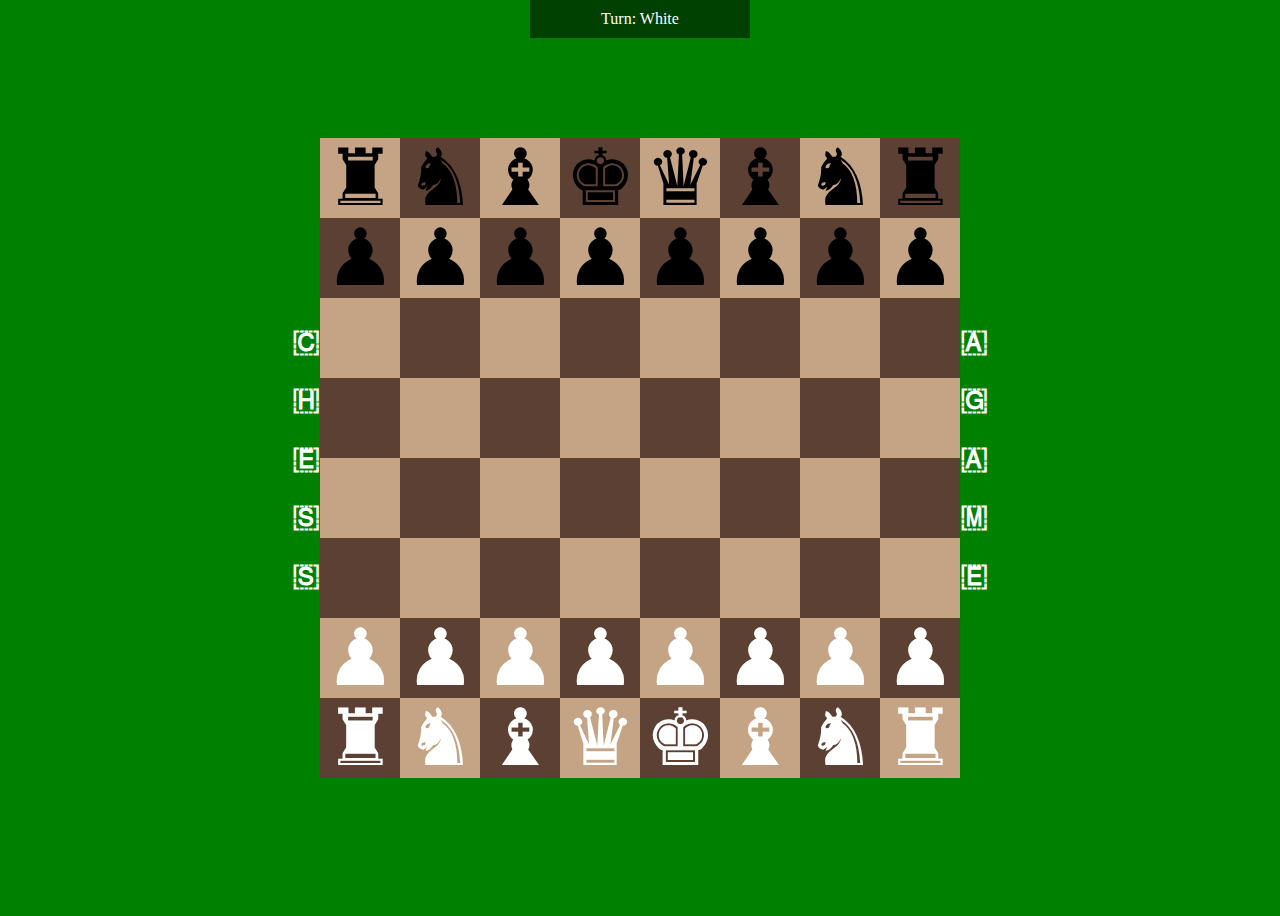
==== chess-v2/chess.html @ b1363dfd "added new folder chess-v2" ====
<!DOCTYPE html>
<html>
    <head>
        <link rel="stylesheet" href="chess.css">
        <title>CHESS: A GAME</title>
        <div id="turnDisplay" class="whosTurn">Turn: <span id="turnColor"></span></div>
    </head>
    
    <body>
        <header>
            <h1>​🇨​​​</h1>
            <h1>​​🇭​​​</h1>
            <h1>🇪</h1>
            <h1>​🇸</h1>
            <h1>​🇸</h1>
        </header>
        <div class="board">
            
            <div class="whitesq draggable" data-row=0 data-col=0><div class="black" alt="castle-piece" id = "castle" draggable="true">♜</div></div>
            <div class="blacksq draggable" data-row=0 data-col=1><div class="black" alt="knight-piece" id = "knight" draggable="true">♞</div></div>
            <div class="whitesq draggable" data-row=0 data-col=2><div class="black" alt="bishop-piece" id = "bishop" draggable="true">♝</div></div>
            <div class="blacksq draggable" data-row=0 data-col=3><div class="black" alt="king-piece" id = "king" draggable="true">♚</div></div>
            <div class="whitesq draggable" data-row=0 data-col=4><div class="black" alt="queen-piece" id = "queen" draggable="true">♛</div></div>
            <div class="blacksq draggable" data-row=0 data-col=5><div class="black" alt="bishop-piece" id = "bishop" draggable="true">♝</div></div>
            <div class="whitesq draggable" data-row=0 data-col=6><div class="black" alt="knight-piece" id = "knight" draggable="true">♞</div></div>
            <div class="blacksq draggable" data-row=0 data-col=7><div class="black" alt="castle-piece" id = "castle" draggable="true">♜</div></div>
            
            <div class="blacksq draggable" data-row=1 data-col=0><div class="black" alt="pawn-piece" id = "pawn" draggable="true">♟</div></div>
            <div class="whitesq draggable" data-row=1 data-col=1><div class="black" alt="pawn-piece" id = "pawn" draggable="true">♟</div></div>
            <div class="blacksq draggable" data-row=1 data-col=2><div class="black" alt="pawn-piece" id = "pawn" draggable="true">♟</div></div>
            <div class="whitesq draggable" data-row=1 data-col=3><div class="black" alt="pawn-piece" id = "pawn" draggable="true">♟</div></div>
            <div class="blacksq draggable" data-row=1 data-col=4><div class="black" alt="pawn-piece" id = "pawn" draggable="true">♟</div></div>
            <div class="whitesq draggable" data-row=1 data-col=5><div class="black" alt="pawn-piece" id = "pawn" draggable="true">♟</div></div>
            <div class="blacksq draggable" data-row=1 data-col=6><div class="black" alt="pawn-piece" id = "pawn" draggable="true">♟</div></div>
            <div class="whitesq draggable" data-row=1 data-col=7><div class="black" alt="pawn-piece" id = "pawn" draggable="true">♟</div></div>
            
            <div class="whitesq draggable" data-row=2 data-col=0><div class="square"   draggable="true"></div></div>
            <div class="blacksq draggable" data-row=2 data-col=1><div class="square"   draggable="true"></div></div>
            <div class="whitesq draggable" data-row=2 data-col=2><div class="square"   draggable="true"></div></div>
            <div class="blacksq draggable" data-row=2 data-col=3><div class="square"   draggable="true"></div></div>
            <div class="whitesq draggable" data-row=2 data-col=4><div class="square"   draggable="true"></div></div>
            <div class="blacksq draggable" data-row=2 data-col=5><div class="square"   draggable="true"></div></div>
            <div class="whitesq draggable" data-row=2 data-col=6><div class="square"   draggable="true"></div></div>
            <div class="blacksq draggable" data-row=2 data-col=7><div class="square"   draggable="true"></div></div>
            <div class="blacksq draggable" data-row=3 data-col=0><div class="square"   draggable="true"></div></div>
            <div class="whitesq draggable" data-row=3 data-col=1><div class="square"   draggable="true"></div></div>
            <div class="blacksq draggable" data-row=3 data-col=2><div class="square"   draggable="true"></div></div>
            <div class="whitesq draggable" data-row=3 data-col=3><div class="square"   draggable="true"></div></div>
            <div class="blacksq draggable" data-row=3 data-col=4><div class="square"   draggable="true"></div></div>
            <div class="whitesq draggable" data-row=3 data-col=5><div class="square"   draggable="true"></div></div>
            <div class="blacksq draggable" data-row=3 data-col=6><div class="square"   draggable="true"></div></div>
            <div class="whitesq draggable" data-row=3 data-col=7><div class="square"   draggable="true"></div></div>
            <div class="whitesq draggable" data-row=4 data-col=0><div class="square"   draggable="true"></div></div>
            <div class="blacksq draggable" data-row=4 data-col=1><div class="square"   draggable="true"></div></div>
            <div class="whitesq draggable" data-row=4 data-col=2><div class="square"   draggable="true"></div></div>
            <div class="blacksq draggable" data-row=4 data-col=3><div class="square"   draggable="true"></div></div>
            <div class="whitesq draggable" data-row=4 data-col=4><div class="square"   draggable="true"></div></div>
            <div class="blacksq draggable" data-row=4 data-col=5><div class="square"   draggable="true"></div></div>
            <div class="whitesq draggable" data-row=4 data-col=6><div class="square"   draggable="true"></div></div>
            <div class="blacksq draggable" data-row=4 data-col=7><div class="square"   draggable="true"></div></div>
            <div class="blacksq draggable" data-row=5 data-col=0><div class="square"   draggable="true"></div></div>
            <div class="whitesq draggable" data-row=5 data-col=1><div class="square"   draggable="true"></div></div>
            <div class="blacksq draggable" data-row=5 data-col=2><div class="square"   draggable="true"></div></div>
            <div class="whitesq draggable" data-row=5 data-col=3><div class="square"   draggable="true"></div></div>
            <div class="blacksq draggable" data-row=5 data-col=4><div class="square"   draggable="true"></div></div>
            <div class="whitesq draggable" data-row=5 data-col=5><div class="square"   draggable="true"></div></div>
            <div class="blacksq draggable" data-row=5 data-col=6><div class="square"   draggable="true"></div></div>
            <div class="whitesq draggable" data-row=5 data-col=7><div class="square"   draggable="true"></div></div>

            <div class="whitesq draggable" data-row=6 data-col=0><div class="white" alt="pawn-piece" id = "pawn" draggable="true">♟</div></div>
            <div class="blacksq draggable" data-row=6 data-col=1><div class="white" alt="pawn-piece" id = "pawn" draggable="true">♟</div></div>
            <div class="whitesq draggable" data-row=6 data-col=2><div class="white" alt="pawn-piece" id = "pawn" draggable="true">♟</div></div>
            <div class="blacksq draggable" data-row=6 data-col=3><div class="white" alt="pawn-piece" id = "pawn" draggable="true">♟</div></div>
            <div class="whitesq draggable" data-row=6 data-col=4><div class="white" alt="pawn-piece" id = "pawn" draggable="true">♟</div></div>
            <div class="blacksq draggable" data-row=6 data-col=5><div class="white" alt="pawn-piece" id = "pawn" draggable="true">♟</div></div>
            <div class="whitesq draggable" data-row=6 data-col=6><div class="white" alt="pawn-piece" id = "pawn" draggable="true">♟</div></div>
            <div class="blacksq draggable" data-row=6 data-col=7><div class="white" alt="pawn-piece" id = "pawn" draggable="true">♟</div></div>

            <div class="blacksq draggable" data-row=7 data-col=0><div class="white" alt="castle-piece" id = "castle" draggable="true">♜</div></div>
            <div class="whitesq draggable" data-row=7 data-col=1><div class="white" alt="knight-piece" id = "knight" draggable="true">♞</div></div>
            <div class="blacksq draggable" data-row=7 data-col=2><div class="white" alt="bishop-piece" id = "bishop" draggable="true">♝</div></div>
            <div class="whitesq draggable" data-row=7 data-col=3><div class="white" alt="queen-piece" id = "queen" draggable="true">♛</div></div>
            <div class="blacksq draggable" data-row=7 data-col=4><div class="white" alt="king-piece" id = "king" draggable="true">♚</div></div>
            <div class="whitesq draggable" data-row=7 data-col=5><div class="white" alt="bishop-piece" id = "bishop" draggable="true">♝</div></div>
            <div class="blacksq draggable" data-row=7 data-col=6><div class="white" alt="knight-piece" id = "knight" draggable="true">♞</div></div>
            <div class="whitesq draggable" data-row=7 data-col=7><div class="white" alt="castle-piece" id = "castle" draggable="true">♜</div></div>
            
        </div>
        <header>
            <h1>🇦</h1>
            <h1>​🇬​​</h1>
            <h1>🇦​​</h1>
            <h1>🇲​​</h1>
            <h1>🇪</h1>
        </header>
        

        <script src="chess.js"></script>
    </body>
</html>
---- chess-v2/chess.css ----
body {
    display: flex;
    background-color: green;
    justify-content: center;
    align-items: center;
    height: 100vh;
    text-align: center;
}

h1 {
    margin-top: 20px;
    color: white; 
}
.board {
    display: grid;
    grid-template-columns: repeat(8, 80px);
    grid-template-rows: repeat(8, 80px);
    color: white; 
    font-size: 79px;
}
.white {
    color: white;
    padding: 0;
}
.black {
    color: black;
    padding: 0;
}
.whitesq {
    background-color: 	rgb(196, 164, 132);
    display: flex;
    justify-content: center;
    align-items: center;
}
.blacksq {
    background-color: rgb(92, 64, 51);
    display: flex;
    justify-content: center;
    align-items: center;
}
.whosTurn {
    position: absolute;
    top: 0; /* Place it at the top of the containing block (the page) */
    left: 50%; /* Center it horizontally */
    transform: translateX(-50%); /* Center it horizontally */
    display: flex;
    justify-content: center;
    align-items: center;
    background-color: rgba(0, 0, 0, 0.5);
    width: 200px;
    padding: 10px;
    color: white;
  }


  #turnColor {
    font-weight: bold;
    margin-left: 5px; 
  }
.highlight {
    background-color: red;
    width: 80px; /* Set the width to the size of your square */
    height: 80px;
    border: 1px solid black;
}
@media screen and (max-width: 1300x) {
    .board {
        display: grid;
        grid-template-columns: repeat(8, 10px);
        grid-template-rows: repeat(8, 10px);
        color: white; 
        font-size: 9px;
    }
}
@media screen and (max-width: 570px) {
    .board {
        display: grid;
        grid-template-columns: repeat(8, 50px);
        grid-template-rows: repeat(8, 50px);
        
        font-size: 49px;
    }
}
@media screen and (max-width: 530px) {
    .board {
        display: grid;
        grid-template-columns: repeat(8, 40px);
        grid-template-rows: repeat(8, 40px);
        color: white; 
        font-size: 39px;
    }
}
@media screen and (max-height: 640px) {
    .board {
        display: grid;
        grid-template-columns: repeat(8, 70px);
        grid-template-rows: repeat(8, 70px);
        color: white; 
        font-size: 69px;
    }
}
@media screen and (max-height: 550px) {
    .board {
        display: grid;
        grid-template-columns: repeat(8, 60px);
        grid-template-rows: repeat(8, 60px);
        color: white; 
        font-size: 59px;
    }
}

@media screen and (max-height: 470px) {
    .board {
        display: grid;
        grid-template-columns: repeat(8, 50px);
        grid-template-rows: repeat(8, 50px);
        color: white; 
        font-size: 49px;
    }
}
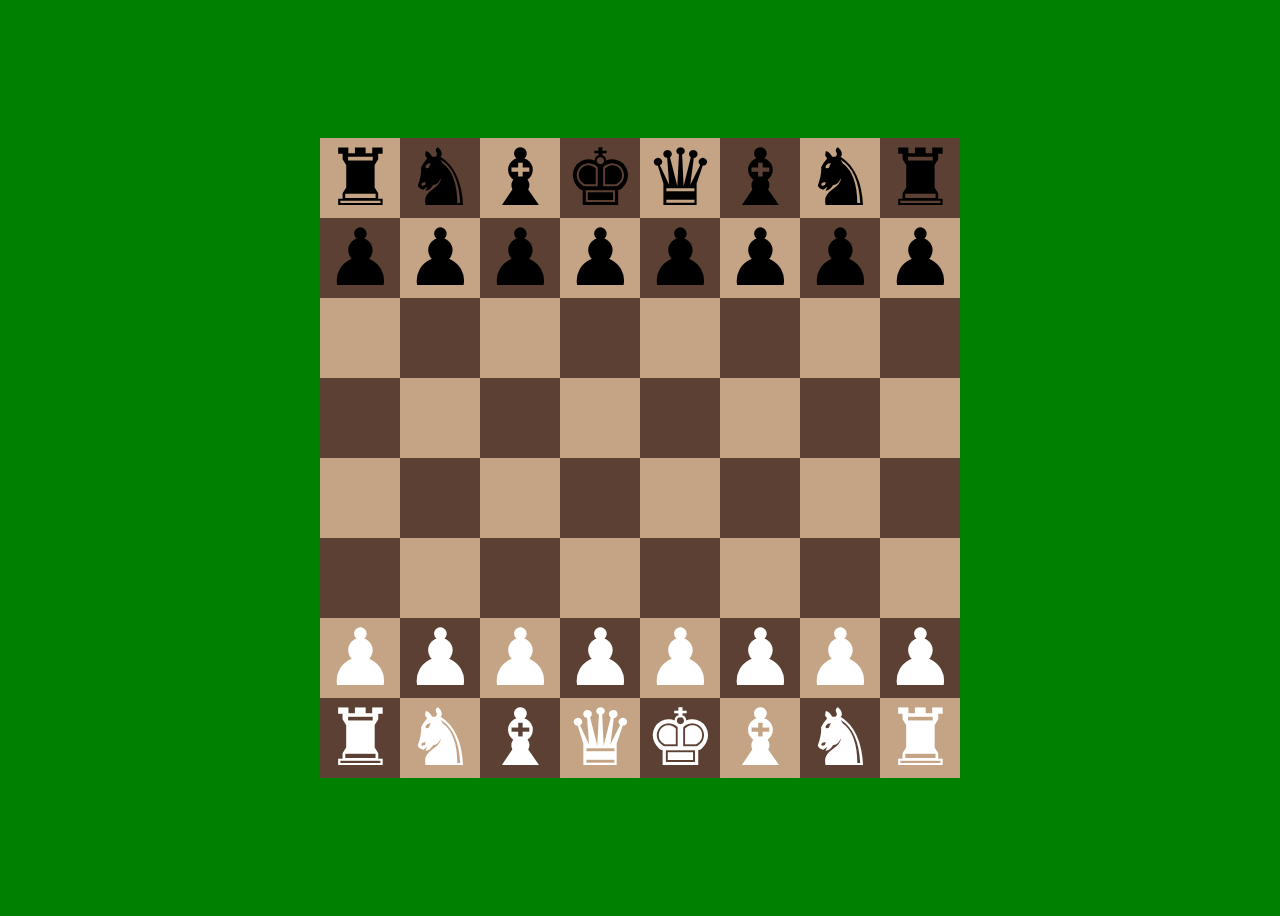
==== commit d5aa740b: "Update chess.html" ====
--- a/chess-v2/chess.html
+++ b/chess-v2/chess.html
@@ -3,17 +3,9 @@
     <head>
         <link rel="stylesheet" href="chess.css">
         <title>CHESS: A GAME</title>
-        <div id="turnDisplay" class="whosTurn">Turn: <span id="turnColor"></span></div>
     </head>
-    
     <body>
-        <header>
-            <h1>​🇨​​​</h1>
-            <h1>​​🇭​​​</h1>
-            <h1>🇪</h1>
-            <h1>​🇸</h1>
-            <h1>​🇸</h1>
-        </header>
+            <div id="timer"></div>
         <div class="board">
             
             <div class="whitesq draggable" data-row=0 data-col=0><div class="black" alt="castle-piece" id = "castle" draggable="true">♜</div></div>
@@ -86,15 +78,6 @@
             <div class="whitesq draggable" data-row=7 data-col=7><div class="white" alt="castle-piece" id = "castle" draggable="true">♜</div></div>
             
         </div>
-        <header>
-            <h1>🇦</h1>
-            <h1>​🇬​​</h1>
-            <h1>🇦​​</h1>
-            <h1>🇲​​</h1>
-            <h1>🇪</h1>
-        </header>
-        
-
         <script src="chess.js"></script>
     </body>
-</html>+</html>
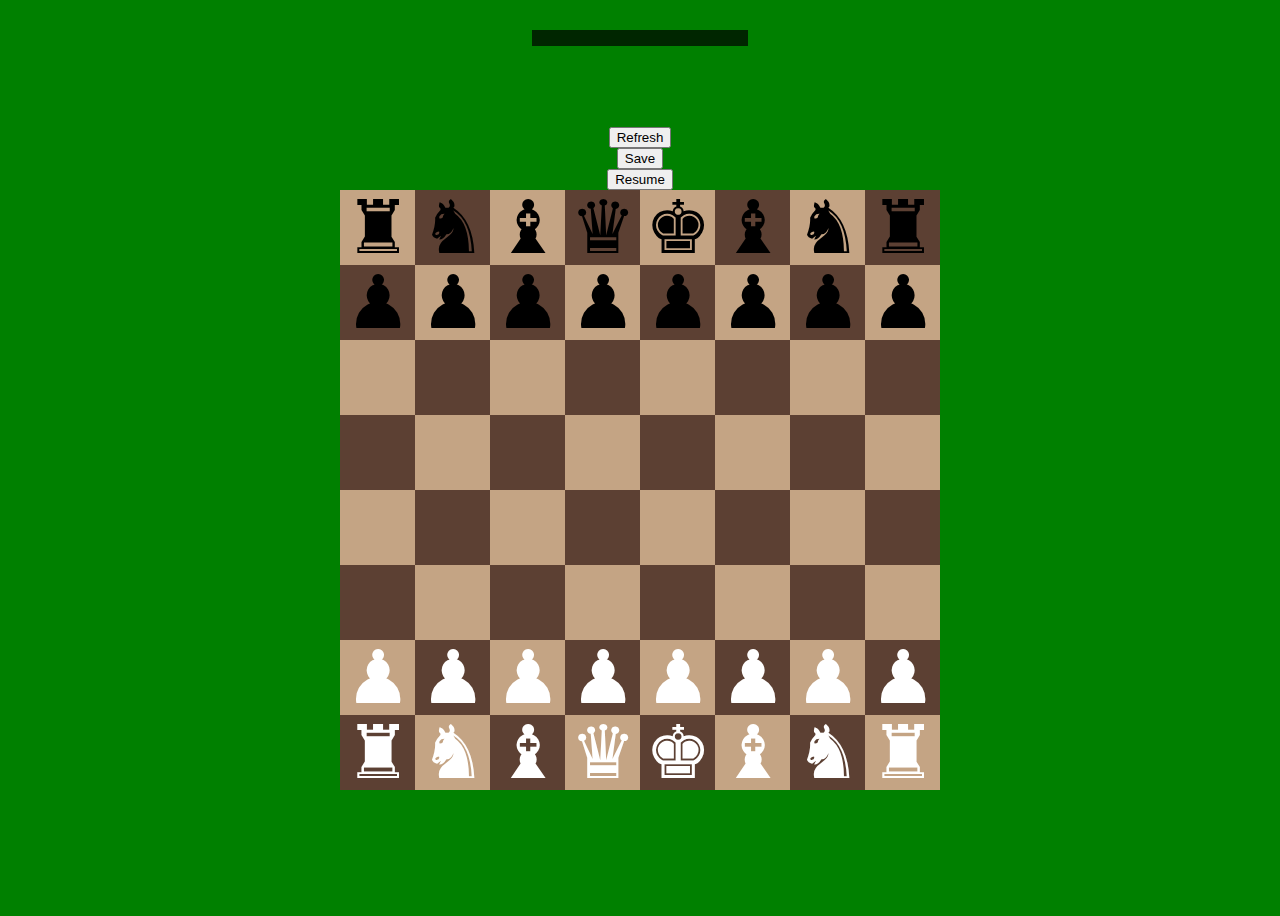
==== commit 5e1c9074: "save and resume game" ====
--- a/chess-v2/chess.html
+++ b/chess-v2/chess.html
@@ -5,14 +5,26 @@
         <title>CHESS: A GAME</title>
     </head>
     <body>
-            <div id="timer"></div>
+    <main>
+        <div class="container">
+            <div>
+                <button onclick="location.reload()">Refresh</button>
+            </div>
+            <div>
+                <button onclick="saveGame()">Save</button>
+            </div>
+            <div>
+                <button onclick="loadGame()">Resume</button>
+            </div>
+        </div>
+        <div id="timer"></div>
         <div class="board">
             
             <div class="whitesq draggable" data-row=0 data-col=0><div class="black" alt="castle-piece" id = "castle" draggable="true">♜</div></div>
             <div class="blacksq draggable" data-row=0 data-col=1><div class="black" alt="knight-piece" id = "knight" draggable="true">♞</div></div>
             <div class="whitesq draggable" data-row=0 data-col=2><div class="black" alt="bishop-piece" id = "bishop" draggable="true">♝</div></div>
-            <div class="blacksq draggable" data-row=0 data-col=3><div class="black" alt="king-piece" id = "king" draggable="true">♚</div></div>
-            <div class="whitesq draggable" data-row=0 data-col=4><div class="black" alt="queen-piece" id = "queen" draggable="true">♛</div></div>
+            <div class="blacksq draggable" data-row=0 data-col=3><div class="black" alt="queen-piece" id = "queen" draggable="true">♛</div></div>
+            <div class="whitesq draggable" data-row=0 data-col=4><div class="black" alt="king-piece" id = "king" draggable="true">♚</div></div>
             <div class="blacksq draggable" data-row=0 data-col=5><div class="black" alt="bishop-piece" id = "bishop" draggable="true">♝</div></div>
             <div class="whitesq draggable" data-row=0 data-col=6><div class="black" alt="knight-piece" id = "knight" draggable="true">♞</div></div>
             <div class="blacksq draggable" data-row=0 data-col=7><div class="black" alt="castle-piece" id = "castle" draggable="true">♜</div></div>
@@ -78,6 +90,27 @@
             <div class="whitesq draggable" data-row=7 data-col=7><div class="white" alt="castle-piece" id = "castle" draggable="true">♜</div></div>
             
         </div>
+
         <script src="chess.js"></script>
+        <script>
+            let key = "game";
+            function saveGame() {
+                const main = document.querySelector("main");
+                // store content to local storage
+                let x = localStorage.setItem(key, main.innerHTML);
+                var storedValue = localStorage.getItem(key)
+                console.log(storedValue);
+            }
+            function loadGame() {
+                var storedValue = localStorage.getItem(key)
+                console.log(storedValue);
+                if (storedValue){
+                    const game = document.querySelector("main");
+                    game.innerHTML="";
+                    game.innerHTML = storedValue;
+                }
+            }
+            </script>
+    </main>
     </body>
 </html>
--- a/chess-v2/chess.css
+++ b/chess-v2/chess.css
@@ -7,16 +7,12 @@
     text-align: center;
 }
 
-h1 {
-    margin-top: 20px;
-    color: white; 
-}
 .board {
     display: grid;
-    grid-template-columns: repeat(8, 80px);
-    grid-template-rows: repeat(8, 80px);
+    grid-template-columns: repeat(8, 75px);
+    grid-template-rows: repeat(8, 75px);
     color: white; 
-    font-size: 79px;
+    font-size: 74px;
 }
 .white {
     color: white;
@@ -38,40 +34,29 @@
     justify-content: center;
     align-items: center;
 }
-.whosTurn {
+
+#timer {
     position: absolute;
-    top: 0; /* Place it at the top of the containing block (the page) */
-    left: 50%; /* Center it horizontally */
-    transform: translateX(-50%); /* Center it horizontally */
-    display: flex;
+    top: 30px; /* Adjust this value */
+    left: 50%; 
+    transform: translateX(-50%);
+    display: flexbox;
     justify-content: center;
     align-items: center;
-    background-color: rgba(0, 0, 0, 0.5);
+    background-color: rgba(0, 0, 0, 0.7);
     width: 200px;
-    padding: 10px;
+    padding: 8px;
     color: white;
-  }
+    font-size: 21px;
+}
 
-
-  #turnColor {
-    font-weight: bold;
-    margin-left: 5px; 
-  }
 .highlight {
     background-color: red;
-    width: 80px; /* Set the width to the size of your square */
+    width: 80px; 
     height: 80px;
     border: 1px solid black;
 }
-@media screen and (max-width: 1300x) {
-    .board {
-        display: grid;
-        grid-template-columns: repeat(8, 10px);
-        grid-template-rows: repeat(8, 10px);
-        color: white; 
-        font-size: 9px;
-    }
-}
+
 @media screen and (max-width: 570px) {
     .board {
         display: grid;
@@ -79,6 +64,10 @@
         grid-template-rows: repeat(8, 50px);
         
         font-size: 49px;
+    }
+    .highlight {
+        width: 50px;
+        height: 50px;
     }
 }
 @media screen and (max-width: 530px) {
@@ -89,14 +78,22 @@
         color: white; 
         font-size: 39px;
     }
+    .highlight {
+        width: 40px;
+        height: 40px;
+    }
 }
 @media screen and (max-height: 640px) {
     .board {
         display: grid;
-        grid-template-columns: repeat(8, 70px);
-        grid-template-rows: repeat(8, 70px);
+        grid-template-columns: repeat(8, 60px);
+        grid-template-rows: repeat(8, 60px);
         color: white; 
-        font-size: 69px;
+        font-size: 59px;
+    }
+    .highlight {
+        width: 59px;
+        height: 59px;
     }
 }
 @media screen and (max-height: 550px) {
@@ -107,8 +104,11 @@
         color: white; 
         font-size: 59px;
     }
+    .highlight {
+        width: 59px;
+        height: 59px;
+    }
 }
-
 @media screen and (max-height: 470px) {
     .board {
         display: grid;
@@ -117,5 +117,8 @@
         color: white; 
         font-size: 49px;
     }
+    .highlight {
+        width: 49px;
+        height: 49px;
+    }
 }
-
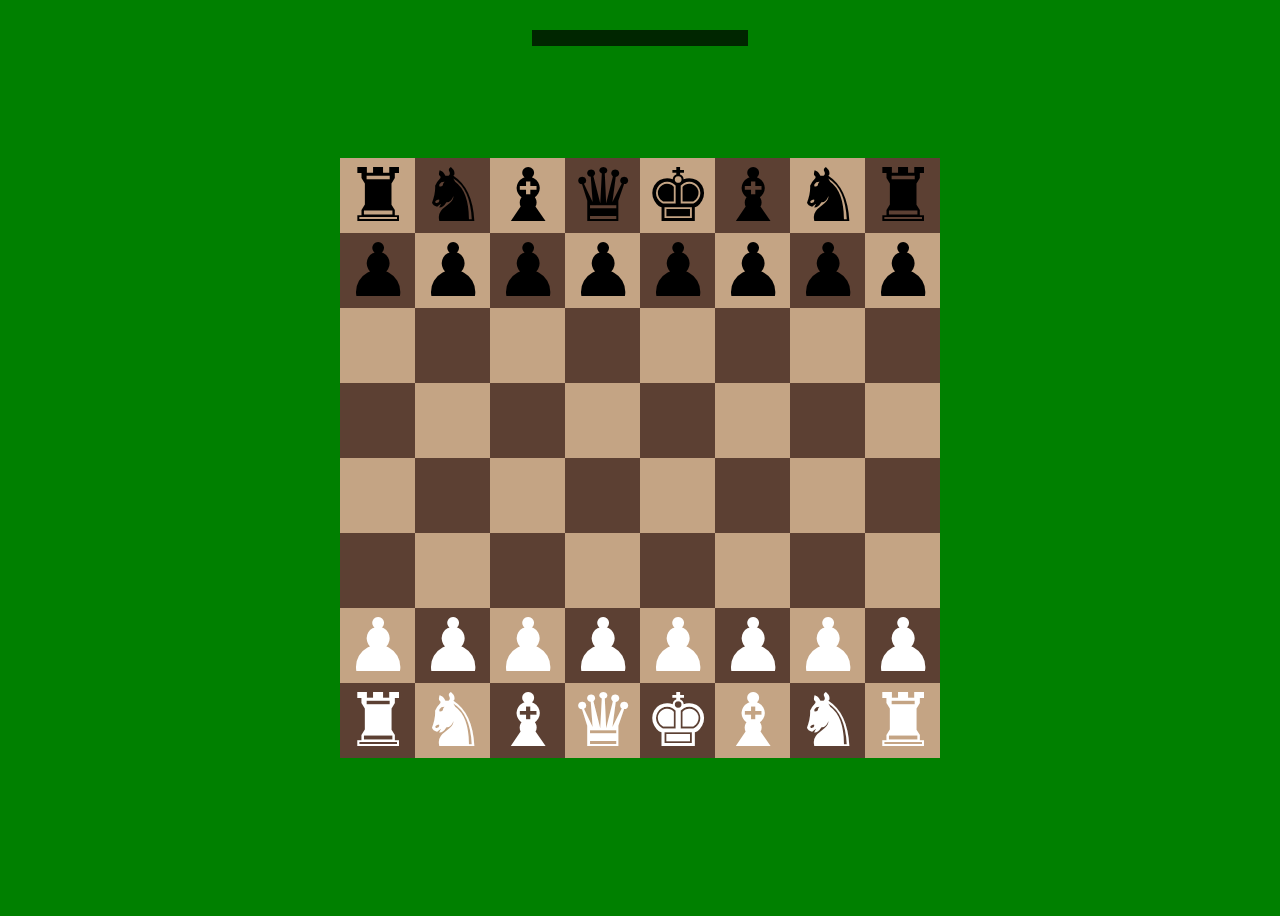
==== commit f063a410: "Update chess.html" ====
--- a/chess-v2/chess.html
+++ b/chess-v2/chess.html
@@ -3,94 +3,82 @@
     <head>
         <link rel="stylesheet" href="chess.css">
         <title>CHESS: A GAME</title>
+        
     </head>
+    
     <body>
-    <main>
-        <div class="container">
-            <div>
-                <button onclick="location.reload()">Refresh</button>
-            </div>
-            <div>
-                <button onclick="saveGame()">Save</button>
-            </div>
-            <div>
-                <button onclick="loadGame()">Resume</button>
-            </div>
+       
+        <div class="board">
+            <div id="timer"></div>
+            <div class="whitesq draggable" data-row=0 draggable="false" data-col=0><div class="black" alt="castle-piece" id = "black-piece" draggable="true">♜</div></div>
+            <div class="blacksq draggable" data-row=0 draggable="false" data-col=1><div class="black" alt="knight-piece" id = "black-piece" draggable="true">♞</div></div>
+            <div class="whitesq draggable" data-row=0 draggable="false" data-col=2><div class="black" alt="bishop-piece" id = "black-piece" draggable="true">♝</div></div>
+            <div class="blacksq draggable" data-row=0 draggable="false" data-col=3><div class="black" alt="queen-piece" id = "black-piece" draggable="true">♛</div></div>
+            <div class="whitesq draggable" data-row=0 draggable="false" data-col=4><div class="black king" alt="king-piece" id = "black-king" draggable="true">♚</div></div>
+            <div class="blacksq draggable" data-row=0 draggable="false" data-col=5><div class="black" alt="bishop-piece" id = "black-piece" draggable="true">♝</div></div>
+            <div class="whitesq draggable" data-row=0 draggable="false" data-col=6><div class="black" alt="knight-piece" id = "black-piece" draggable="true">♞</div></div>
+            <div class="blacksq draggable" data-row=0 draggable="false" data-col=7><div class="black" alt="castle-piece" id = "black-piece" draggable="true">♜</div></div>
+            
+            <div class="blacksq draggable" data-row=1 draggable="false" data-col=0><div class="black" alt="pawn-piece" id = "black-piece" draggable="true">♟</div></div>
+            <div class="whitesq draggable" data-row=1 draggable="false" data-col=1><div class="black" alt="pawn-piece" id = "black-piece" draggable="true">♟</div></div>
+            <div class="blacksq draggable" data-row=1 draggable="false" data-col=2><div class="black" alt="pawn-piece" id = "black-piece" draggable="true">♟</div></div>
+            <div class="whitesq draggable" data-row=1 draggable="false" data-col=3><div class="black" alt="pawn-piece" id = "black-piece" draggable="true">♟</div></div>
+            <div class="blacksq draggable" data-row=1 draggable="false" data-col=4><div class="black" alt="pawn-piece" id = "black-piece" draggable="true">♟</div></div>
+            <div class="whitesq draggable" data-row=1 draggable="false" data-col=5><div class="black" alt="pawn-piece" id = "black-piece" draggable="true">♟</div></div>
+            <div class="blacksq draggable" data-row=1 draggable="false" data-col=6><div class="black" alt="pawn-piece" id = "black-piece" draggable="true">♟</div></div>
+            <div class="whitesq draggable" data-row=1 draggable="false" data-col=7><div class="black" alt="pawn-piece" id = "black-piece" draggable="true">♟</div></div>
+            
+            <div class="whitesq draggable" data-row=2 draggable="false" data-col=0><div class="square"   draggable="true"></div></div>
+            <div class="blacksq draggable" data-row=2 draggable="false" data-col=1><div class="square"   draggable="true"></div></div>
+            <div class="whitesq draggable" data-row=2 draggable="false" data-col=2><div class="square"   draggable="true"></div></div>
+            <div class="blacksq draggable" data-row=2 draggable="false" data-col=3><div class="square"   draggable="true"></div></div>
+            <div class="whitesq draggable" data-row=2 draggable="false" data-col=4><div class="square"   draggable="true"></div></div>
+            <div class="blacksq draggable" data-row=2 draggable="false" data-col=5><div class="square"   draggable="true"></div></div>
+            <div class="whitesq draggable" data-row=2 draggable="false" data-col=6><div class="square"   draggable="true"></div></div>
+            <div class="blacksq draggable" data-row=2 draggable="false" data-col=7><div class="square"   draggable="true"></div></div>
+            <div class="blacksq draggable" data-row=3 draggable="false" data-col=0><div class="square"   draggable="true"></div></div>
+            <div class="whitesq draggable" data-row=3 draggable="false" data-col=1><div class="square"   draggable="true"></div></div>
+            <div class="blacksq draggable" data-row=3 draggable="false" data-col=2><div class="square"   draggable="true"></div></div>
+            <div class="whitesq draggable" data-row=3 draggable="false" data-col=3><div class="square"   draggable="true"></div></div>
+            <div class="blacksq draggable" data-row=3 draggable="false" data-col=4><div class="square"   draggable="true"></div></div>
+            <div class="whitesq draggable" data-row=3 draggable="false" data-col=5><div class="square"   draggable="true"></div></div>
+            <div class="blacksq draggable" data-row=3 draggable="false" data-col=6><div class="square"   draggable="true"></div></div>
+            <div class="whitesq draggable" data-row=3 draggable="false" data-col=7><div class="square"   draggable="true"></div></div>
+            <div class="whitesq draggable" data-row=4 draggable="false" data-col=0><div class="square"   draggable="true"></div></div>
+            <div class="blacksq draggable" data-row=4 draggable="false" data-col=1><div class="square"   draggable="true"></div></div>
+            <div class="whitesq draggable" data-row=4 draggable="false" data-col=2><div class="square"   draggable="true"></div></div>
+            <div class="blacksq draggable" data-row=4 draggable="false" data-col=3><div class="square"   draggable="true"></div></div>
+            <div class="whitesq draggable" data-row=4 draggable="false" data-col=4><div class="square"   draggable="true"></div></div>
+            <div class="blacksq draggable" data-row=4 draggable="false" data-col=5><div class="square"   draggable="true"></div></div>
+            <div class="whitesq draggable" data-row=4 draggable="false" data-col=6><div class="square"   draggable="true"></div></div>
+            <div class="blacksq draggable" data-row=4 draggable="false" data-col=7><div class="square"   draggable="true"></div></div>
+            <div class="blacksq draggable" data-row=5 draggable="false" data-col=0><div class="square"   draggable="true"></div></div>
+            <div class="whitesq draggable" data-row=5 draggable="false" data-col=1><div class="square"   draggable="true"></div></div>
+            <div class="blacksq draggable" data-row=5 draggable="false" data-col=2><div class="square"   draggable="true"></div></div>
+            <div class="whitesq draggable" data-row=5 draggable="false" data-col=3><div class="square"   draggable="true"></div></div>
+            <div class="blacksq draggable" data-row=5 draggable="false" data-col=4><div class="square"   draggable="true"></div></div>
+            <div class="whitesq draggable" data-row=5 draggable="false" data-col=5><div class="square"   draggable="true"></div></div>
+            <div class="blacksq draggable" data-row=5 draggable="false" data-col=6><div class="square"   draggable="true"></div></div>
+            <div class="whitesq draggable" data-row=5 draggable="false" data-col=7><div class="square"   draggable="true"></div></div>
+
+            <div class="whitesq draggable" data-row=6 draggable="false" data-col=0><div class="white" alt="pawn-piece" id = "white-piece" draggable="true">♟</div></div>
+            <div class="blacksq draggable" data-row=6 draggable="false" data-col=1><div class="white" alt="pawn-piece" id = "white-piece" draggable="true">♟</div></div>
+            <div class="whitesq draggable" data-row=6 draggable="false" data-col=2><div class="white" alt="pawn-piece" id = "white-piece" draggable="true">♟</div></div>
+            <div class="blacksq draggable" data-row=6 draggable="false" data-col=3><div class="white" alt="pawn-piece" id = "white-piece" draggable="true">♟</div></div>
+            <div class="whitesq draggable" data-row=6 draggable="false" data-col=4><div class="white" alt="pawn-piece" id = "white-piece" draggable="true">♟</div></div>
+            <div class="blacksq draggable" data-row=6 draggable="false" data-col=5><div class="white" alt="pawn-piece" id = "white-piece" draggable="true">♟</div></div>
+            <div class="whitesq draggable" data-row=6 draggable="false" data-col=6><div class="white" alt="pawn-piece" id = "white-piece" draggable="true">♟</div></div>
+            <div class="blacksq draggable" data-row=6 draggable="false" data-col=7><div class="white" alt="pawn-piece" id = "white-piece" draggable="true">♟</div></div>
+
+            <div class="blacksq draggable" data-row=7 draggable="false" data-col=0><div class="white" alt="castle-piece" id = "white-piece" draggable="true">♜</div></div>
+            <div class="whitesq draggable" data-row=7 draggable="false" data-col=1><div class="white" alt="knight-piece" id = "white-piece" draggable="true">♞</div></div>
+            <div class="blacksq draggable" data-row=7 draggable="false" data-col=2><div class="white" alt="bishop-piece" id = "white-piece" draggable="true">♝</div></div>
+            <div class="whitesq draggable" data-row=7 draggable="false" data-col=3><div class="white" alt="queen-piece" id = "white-piece" draggable="true">♛</div></div>
+            <div class="blacksq draggable" data-row=7 draggable="false" data-col=4><div class="white king" alt="king-piece" id = "white-king" draggable="true">♚</div></div>
+            <div class="whitesq draggable" data-row=7 draggable="false" data-col=5><div class="white" alt="bishop-piece" id = "white-piece" draggable="true">♝</div></div>
+            <div class="blacksq draggable" data-row=7 draggable="false" data-col=6><div class="white" alt="knight-piece" id = "white-piece" draggable="true">♞</div></div>
+            <div class="whitesq draggable" data-row=7 draggable="false" data-col=7><div class="white" alt="castle-piece" id = "white-piece" draggable="true">♜</div></div>
         </div>
-        <div id="timer"></div>
-        <div class="board">
-            
-            <div class="whitesq draggable" data-row=0 data-col=0><div class="black" alt="castle-piece" id = "castle" draggable="true">♜</div></div>
-            <div class="blacksq draggable" data-row=0 data-col=1><div class="black" alt="knight-piece" id = "knight" draggable="true">♞</div></div>
-            <div class="whitesq draggable" data-row=0 data-col=2><div class="black" alt="bishop-piece" id = "bishop" draggable="true">♝</div></div>
-            <div class="blacksq draggable" data-row=0 data-col=3><div class="black" alt="queen-piece" id = "queen" draggable="true">♛</div></div>
-            <div class="whitesq draggable" data-row=0 data-col=4><div class="black" alt="king-piece" id = "king" draggable="true">♚</div></div>
-            <div class="blacksq draggable" data-row=0 data-col=5><div class="black" alt="bishop-piece" id = "bishop" draggable="true">♝</div></div>
-            <div class="whitesq draggable" data-row=0 data-col=6><div class="black" alt="knight-piece" id = "knight" draggable="true">♞</div></div>
-            <div class="blacksq draggable" data-row=0 data-col=7><div class="black" alt="castle-piece" id = "castle" draggable="true">♜</div></div>
-            
-            <div class="blacksq draggable" data-row=1 data-col=0><div class="black" alt="pawn-piece" id = "pawn" draggable="true">♟</div></div>
-            <div class="whitesq draggable" data-row=1 data-col=1><div class="black" alt="pawn-piece" id = "pawn" draggable="true">♟</div></div>
-            <div class="blacksq draggable" data-row=1 data-col=2><div class="black" alt="pawn-piece" id = "pawn" draggable="true">♟</div></div>
-            <div class="whitesq draggable" data-row=1 data-col=3><div class="black" alt="pawn-piece" id = "pawn" draggable="true">♟</div></div>
-            <div class="blacksq draggable" data-row=1 data-col=4><div class="black" alt="pawn-piece" id = "pawn" draggable="true">♟</div></div>
-            <div class="whitesq draggable" data-row=1 data-col=5><div class="black" alt="pawn-piece" id = "pawn" draggable="true">♟</div></div>
-            <div class="blacksq draggable" data-row=1 data-col=6><div class="black" alt="pawn-piece" id = "pawn" draggable="true">♟</div></div>
-            <div class="whitesq draggable" data-row=1 data-col=7><div class="black" alt="pawn-piece" id = "pawn" draggable="true">♟</div></div>
-            
-            <div class="whitesq draggable" data-row=2 data-col=0><div class="square"   draggable="true"></div></div>
-            <div class="blacksq draggable" data-row=2 data-col=1><div class="square"   draggable="true"></div></div>
-            <div class="whitesq draggable" data-row=2 data-col=2><div class="square"   draggable="true"></div></div>
-            <div class="blacksq draggable" data-row=2 data-col=3><div class="square"   draggable="true"></div></div>
-            <div class="whitesq draggable" data-row=2 data-col=4><div class="square"   draggable="true"></div></div>
-            <div class="blacksq draggable" data-row=2 data-col=5><div class="square"   draggable="true"></div></div>
-            <div class="whitesq draggable" data-row=2 data-col=6><div class="square"   draggable="true"></div></div>
-            <div class="blacksq draggable" data-row=2 data-col=7><div class="square"   draggable="true"></div></div>
-            <div class="blacksq draggable" data-row=3 data-col=0><div class="square"   draggable="true"></div></div>
-            <div class="whitesq draggable" data-row=3 data-col=1><div class="square"   draggable="true"></div></div>
-            <div class="blacksq draggable" data-row=3 data-col=2><div class="square"   draggable="true"></div></div>
-            <div class="whitesq draggable" data-row=3 data-col=3><div class="square"   draggable="true"></div></div>
-            <div class="blacksq draggable" data-row=3 data-col=4><div class="square"   draggable="true"></div></div>
-            <div class="whitesq draggable" data-row=3 data-col=5><div class="square"   draggable="true"></div></div>
-            <div class="blacksq draggable" data-row=3 data-col=6><div class="square"   draggable="true"></div></div>
-            <div class="whitesq draggable" data-row=3 data-col=7><div class="square"   draggable="true"></div></div>
-            <div class="whitesq draggable" data-row=4 data-col=0><div class="square"   draggable="true"></div></div>
-            <div class="blacksq draggable" data-row=4 data-col=1><div class="square"   draggable="true"></div></div>
-            <div class="whitesq draggable" data-row=4 data-col=2><div class="square"   draggable="true"></div></div>
-            <div class="blacksq draggable" data-row=4 data-col=3><div class="square"   draggable="true"></div></div>
-            <div class="whitesq draggable" data-row=4 data-col=4><div class="square"   draggable="true"></div></div>
-            <div class="blacksq draggable" data-row=4 data-col=5><div class="square"   draggable="true"></div></div>
-            <div class="whitesq draggable" data-row=4 data-col=6><div class="square"   draggable="true"></div></div>
-            <div class="blacksq draggable" data-row=4 data-col=7><div class="square"   draggable="true"></div></div>
-            <div class="blacksq draggable" data-row=5 data-col=0><div class="square"   draggable="true"></div></div>
-            <div class="whitesq draggable" data-row=5 data-col=1><div class="square"   draggable="true"></div></div>
-            <div class="blacksq draggable" data-row=5 data-col=2><div class="square"   draggable="true"></div></div>
-            <div class="whitesq draggable" data-row=5 data-col=3><div class="square"   draggable="true"></div></div>
-            <div class="blacksq draggable" data-row=5 data-col=4><div class="square"   draggable="true"></div></div>
-            <div class="whitesq draggable" data-row=5 data-col=5><div class="square"   draggable="true"></div></div>
-            <div class="blacksq draggable" data-row=5 data-col=6><div class="square"   draggable="true"></div></div>
-            <div class="whitesq draggable" data-row=5 data-col=7><div class="square"   draggable="true"></div></div>
-
-            <div class="whitesq draggable" data-row=6 data-col=0><div class="white" alt="pawn-piece" id = "pawn" draggable="true">♟</div></div>
-            <div class="blacksq draggable" data-row=6 data-col=1><div class="white" alt="pawn-piece" id = "pawn" draggable="true">♟</div></div>
-            <div class="whitesq draggable" data-row=6 data-col=2><div class="white" alt="pawn-piece" id = "pawn" draggable="true">♟</div></div>
-            <div class="blacksq draggable" data-row=6 data-col=3><div class="white" alt="pawn-piece" id = "pawn" draggable="true">♟</div></div>
-            <div class="whitesq draggable" data-row=6 data-col=4><div class="white" alt="pawn-piece" id = "pawn" draggable="true">♟</div></div>
-            <div class="blacksq draggable" data-row=6 data-col=5><div class="white" alt="pawn-piece" id = "pawn" draggable="true">♟</div></div>
-            <div class="whitesq draggable" data-row=6 data-col=6><div class="white" alt="pawn-piece" id = "pawn" draggable="true">♟</div></div>
-            <div class="blacksq draggable" data-row=6 data-col=7><div class="white" alt="pawn-piece" id = "pawn" draggable="true">♟</div></div>
-
-            <div class="blacksq draggable" data-row=7 data-col=0><div class="white" alt="castle-piece" id = "castle" draggable="true">♜</div></div>
-            <div class="whitesq draggable" data-row=7 data-col=1><div class="white" alt="knight-piece" id = "knight" draggable="true">♞</div></div>
-            <div class="blacksq draggable" data-row=7 data-col=2><div class="white" alt="bishop-piece" id = "bishop" draggable="true">♝</div></div>
-            <div class="whitesq draggable" data-row=7 data-col=3><div class="white" alt="queen-piece" id = "queen" draggable="true">♛</div></div>
-            <div class="blacksq draggable" data-row=7 data-col=4><div class="white" alt="king-piece" id = "king" draggable="true">♚</div></div>
-            <div class="whitesq draggable" data-row=7 data-col=5><div class="white" alt="bishop-piece" id = "bishop" draggable="true">♝</div></div>
-            <div class="blacksq draggable" data-row=7 data-col=6><div class="white" alt="knight-piece" id = "knight" draggable="true">♞</div></div>
-            <div class="whitesq draggable" data-row=7 data-col=7><div class="white" alt="castle-piece" id = "castle" draggable="true">♜</div></div>
-            
-        </div>
-
         <script src="chess.js"></script>
         <script>
             let key = "game";
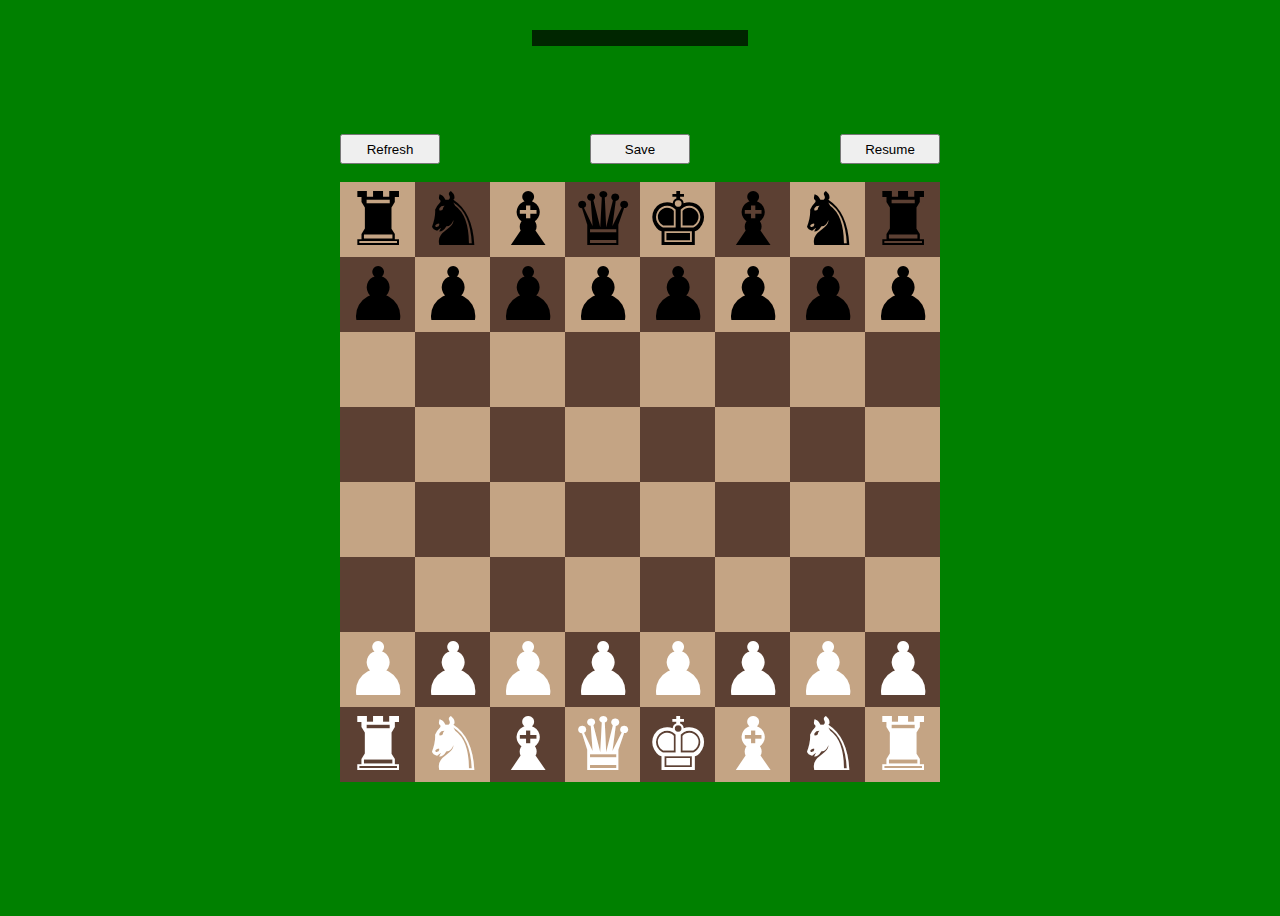
==== commit e745849a: "update load and resume" ====
--- a/chess-v2/chess.html
+++ b/chess-v2/chess.html
@@ -3,82 +3,93 @@
     <head>
         <link rel="stylesheet" href="chess.css">
         <title>CHESS: A GAME</title>
-        
     </head>
+    <body>
+        <main>
+            <div class="container">
+                <div>
+                    <button onclick="location.reload()">Refresh</button>
+                </div>
+                <div>
+                    <button onclick="saveGame()">Save</button>
+                </div>
+                <div>
+                    <button onclick="loadGame()">Resume</button>
+                </div>
+            </div>
+            <br />
+            <div class="board">
+                <div id="timer"></div>
+                <div class="whitesq draggable" data-row=0 draggable="false" data-col=0><div class="black" alt="castle-piece" id = "black-piece" draggable="true">♜</div></div>
+                <div class="blacksq draggable" data-row=0 draggable="false" data-col=1><div class="black" alt="knight-piece" id = "black-piece" draggable="true">♞</div></div>
+                <div class="whitesq draggable" data-row=0 draggable="false" data-col=2><div class="black" alt="bishop-piece" id = "black-piece" draggable="true">♝</div></div>
+                <div class="blacksq draggable" data-row=0 draggable="false" data-col=3><div class="black" alt="queen-piece" id = "black-piece" draggable="true">♛</div></div>
+                <div class="whitesq draggable" data-row=0 draggable="false" data-col=4><div class="black king" alt="king-piece" id = "black-king" draggable="true">♚</div></div>
+                <div class="blacksq draggable" data-row=0 draggable="false" data-col=5><div class="black" alt="bishop-piece" id = "black-piece" draggable="true">♝</div></div>
+                <div class="whitesq draggable" data-row=0 draggable="false" data-col=6><div class="black" alt="knight-piece" id = "black-piece" draggable="true">♞</div></div>
+                <div class="blacksq draggable" data-row=0 draggable="false" data-col=7><div class="black" alt="castle-piece" id = "black-piece" draggable="true">♜</div></div>
+                
+                <div class="blacksq draggable" data-row=1 draggable="false" data-col=0><div class="black" alt="pawn-piece" id = "black-piece" draggable="true">♟</div></div>
+                <div class="whitesq draggable" data-row=1 draggable="false" data-col=1><div class="black" alt="pawn-piece" id = "black-piece" draggable="true">♟</div></div>
+                <div class="blacksq draggable" data-row=1 draggable="false" data-col=2><div class="black" alt="pawn-piece" id = "black-piece" draggable="true">♟</div></div>
+                <div class="whitesq draggable" data-row=1 draggable="false" data-col=3><div class="black" alt="pawn-piece" id = "black-piece" draggable="true">♟</div></div>
+                <div class="blacksq draggable" data-row=1 draggable="false" data-col=4><div class="black" alt="pawn-piece" id = "black-piece" draggable="true">♟</div></div>
+                <div class="whitesq draggable" data-row=1 draggable="false" data-col=5><div class="black" alt="pawn-piece" id = "black-piece" draggable="true">♟</div></div>
+                <div class="blacksq draggable" data-row=1 draggable="false" data-col=6><div class="black" alt="pawn-piece" id = "black-piece" draggable="true">♟</div></div>
+                <div class="whitesq draggable" data-row=1 draggable="false" data-col=7><div class="black" alt="pawn-piece" id = "black-piece" draggable="true">♟</div></div>
+                
+                <div class="whitesq draggable" data-row=2 draggable="false" data-col=0><div class="square"   draggable="true"></div></div>
+                <div class="blacksq draggable" data-row=2 draggable="false" data-col=1><div class="square"   draggable="true"></div></div>
+                <div class="whitesq draggable" data-row=2 draggable="false" data-col=2><div class="square"   draggable="true"></div></div>
+                <div class="blacksq draggable" data-row=2 draggable="false" data-col=3><div class="square"   draggable="true"></div></div>
+                <div class="whitesq draggable" data-row=2 draggable="false" data-col=4><div class="square"   draggable="true"></div></div>
+                <div class="blacksq draggable" data-row=2 draggable="false" data-col=5><div class="square"   draggable="true"></div></div>
+                <div class="whitesq draggable" data-row=2 draggable="false" data-col=6><div class="square"   draggable="true"></div></div>
+                <div class="blacksq draggable" data-row=2 draggable="false" data-col=7><div class="square"   draggable="true"></div></div>
+                <div class="blacksq draggable" data-row=3 draggable="false" data-col=0><div class="square"   draggable="true"></div></div>
+                <div class="whitesq draggable" data-row=3 draggable="false" data-col=1><div class="square"   draggable="true"></div></div>
+                <div class="blacksq draggable" data-row=3 draggable="false" data-col=2><div class="square"   draggable="true"></div></div>
+                <div class="whitesq draggable" data-row=3 draggable="false" data-col=3><div class="square"   draggable="true"></div></div>
+                <div class="blacksq draggable" data-row=3 draggable="false" data-col=4><div class="square"   draggable="true"></div></div>
+                <div class="whitesq draggable" data-row=3 draggable="false" data-col=5><div class="square"   draggable="true"></div></div>
+                <div class="blacksq draggable" data-row=3 draggable="false" data-col=6><div class="square"   draggable="true"></div></div>
+                <div class="whitesq draggable" data-row=3 draggable="false" data-col=7><div class="square"   draggable="true"></div></div>
+                <div class="whitesq draggable" data-row=4 draggable="false" data-col=0><div class="square"   draggable="true"></div></div>
+                <div class="blacksq draggable" data-row=4 draggable="false" data-col=1><div class="square"   draggable="true"></div></div>
+                <div class="whitesq draggable" data-row=4 draggable="false" data-col=2><div class="square"   draggable="true"></div></div>
+                <div class="blacksq draggable" data-row=4 draggable="false" data-col=3><div class="square"   draggable="true"></div></div>
+                <div class="whitesq draggable" data-row=4 draggable="false" data-col=4><div class="square"   draggable="true"></div></div>
+                <div class="blacksq draggable" data-row=4 draggable="false" data-col=5><div class="square"   draggable="true"></div></div>
+                <div class="whitesq draggable" data-row=4 draggable="false" data-col=6><div class="square"   draggable="true"></div></div>
+                <div class="blacksq draggable" data-row=4 draggable="false" data-col=7><div class="square"   draggable="true"></div></div>
+                <div class="blacksq draggable" data-row=5 draggable="false" data-col=0><div class="square"   draggable="true"></div></div>
+                <div class="whitesq draggable" data-row=5 draggable="false" data-col=1><div class="square"   draggable="true"></div></div>
+                <div class="blacksq draggable" data-row=5 draggable="false" data-col=2><div class="square"   draggable="true"></div></div>
+                <div class="whitesq draggable" data-row=5 draggable="false" data-col=3><div class="square"   draggable="true"></div></div>
+                <div class="blacksq draggable" data-row=5 draggable="false" data-col=4><div class="square"   draggable="true"></div></div>
+                <div class="whitesq draggable" data-row=5 draggable="false" data-col=5><div class="square"   draggable="true"></div></div>
+                <div class="blacksq draggable" data-row=5 draggable="false" data-col=6><div class="square"   draggable="true"></div></div>
+                <div class="whitesq draggable" data-row=5 draggable="false" data-col=7><div class="square"   draggable="true"></div></div>
     
-    <body>
-       
-        <div class="board">
-            <div id="timer"></div>
-            <div class="whitesq draggable" data-row=0 draggable="false" data-col=0><div class="black" alt="castle-piece" id = "black-piece" draggable="true">♜</div></div>
-            <div class="blacksq draggable" data-row=0 draggable="false" data-col=1><div class="black" alt="knight-piece" id = "black-piece" draggable="true">♞</div></div>
-            <div class="whitesq draggable" data-row=0 draggable="false" data-col=2><div class="black" alt="bishop-piece" id = "black-piece" draggable="true">♝</div></div>
-            <div class="blacksq draggable" data-row=0 draggable="false" data-col=3><div class="black" alt="queen-piece" id = "black-piece" draggable="true">♛</div></div>
-            <div class="whitesq draggable" data-row=0 draggable="false" data-col=4><div class="black king" alt="king-piece" id = "black-king" draggable="true">♚</div></div>
-            <div class="blacksq draggable" data-row=0 draggable="false" data-col=5><div class="black" alt="bishop-piece" id = "black-piece" draggable="true">♝</div></div>
-            <div class="whitesq draggable" data-row=0 draggable="false" data-col=6><div class="black" alt="knight-piece" id = "black-piece" draggable="true">♞</div></div>
-            <div class="blacksq draggable" data-row=0 draggable="false" data-col=7><div class="black" alt="castle-piece" id = "black-piece" draggable="true">♜</div></div>
-            
-            <div class="blacksq draggable" data-row=1 draggable="false" data-col=0><div class="black" alt="pawn-piece" id = "black-piece" draggable="true">♟</div></div>
-            <div class="whitesq draggable" data-row=1 draggable="false" data-col=1><div class="black" alt="pawn-piece" id = "black-piece" draggable="true">♟</div></div>
-            <div class="blacksq draggable" data-row=1 draggable="false" data-col=2><div class="black" alt="pawn-piece" id = "black-piece" draggable="true">♟</div></div>
-            <div class="whitesq draggable" data-row=1 draggable="false" data-col=3><div class="black" alt="pawn-piece" id = "black-piece" draggable="true">♟</div></div>
-            <div class="blacksq draggable" data-row=1 draggable="false" data-col=4><div class="black" alt="pawn-piece" id = "black-piece" draggable="true">♟</div></div>
-            <div class="whitesq draggable" data-row=1 draggable="false" data-col=5><div class="black" alt="pawn-piece" id = "black-piece" draggable="true">♟</div></div>
-            <div class="blacksq draggable" data-row=1 draggable="false" data-col=6><div class="black" alt="pawn-piece" id = "black-piece" draggable="true">♟</div></div>
-            <div class="whitesq draggable" data-row=1 draggable="false" data-col=7><div class="black" alt="pawn-piece" id = "black-piece" draggable="true">♟</div></div>
-            
-            <div class="whitesq draggable" data-row=2 draggable="false" data-col=0><div class="square"   draggable="true"></div></div>
-            <div class="blacksq draggable" data-row=2 draggable="false" data-col=1><div class="square"   draggable="true"></div></div>
-            <div class="whitesq draggable" data-row=2 draggable="false" data-col=2><div class="square"   draggable="true"></div></div>
-            <div class="blacksq draggable" data-row=2 draggable="false" data-col=3><div class="square"   draggable="true"></div></div>
-            <div class="whitesq draggable" data-row=2 draggable="false" data-col=4><div class="square"   draggable="true"></div></div>
-            <div class="blacksq draggable" data-row=2 draggable="false" data-col=5><div class="square"   draggable="true"></div></div>
-            <div class="whitesq draggable" data-row=2 draggable="false" data-col=6><div class="square"   draggable="true"></div></div>
-            <div class="blacksq draggable" data-row=2 draggable="false" data-col=7><div class="square"   draggable="true"></div></div>
-            <div class="blacksq draggable" data-row=3 draggable="false" data-col=0><div class="square"   draggable="true"></div></div>
-            <div class="whitesq draggable" data-row=3 draggable="false" data-col=1><div class="square"   draggable="true"></div></div>
-            <div class="blacksq draggable" data-row=3 draggable="false" data-col=2><div class="square"   draggable="true"></div></div>
-            <div class="whitesq draggable" data-row=3 draggable="false" data-col=3><div class="square"   draggable="true"></div></div>
-            <div class="blacksq draggable" data-row=3 draggable="false" data-col=4><div class="square"   draggable="true"></div></div>
-            <div class="whitesq draggable" data-row=3 draggable="false" data-col=5><div class="square"   draggable="true"></div></div>
-            <div class="blacksq draggable" data-row=3 draggable="false" data-col=6><div class="square"   draggable="true"></div></div>
-            <div class="whitesq draggable" data-row=3 draggable="false" data-col=7><div class="square"   draggable="true"></div></div>
-            <div class="whitesq draggable" data-row=4 draggable="false" data-col=0><div class="square"   draggable="true"></div></div>
-            <div class="blacksq draggable" data-row=4 draggable="false" data-col=1><div class="square"   draggable="true"></div></div>
-            <div class="whitesq draggable" data-row=4 draggable="false" data-col=2><div class="square"   draggable="true"></div></div>
-            <div class="blacksq draggable" data-row=4 draggable="false" data-col=3><div class="square"   draggable="true"></div></div>
-            <div class="whitesq draggable" data-row=4 draggable="false" data-col=4><div class="square"   draggable="true"></div></div>
-            <div class="blacksq draggable" data-row=4 draggable="false" data-col=5><div class="square"   draggable="true"></div></div>
-            <div class="whitesq draggable" data-row=4 draggable="false" data-col=6><div class="square"   draggable="true"></div></div>
-            <div class="blacksq draggable" data-row=4 draggable="false" data-col=7><div class="square"   draggable="true"></div></div>
-            <div class="blacksq draggable" data-row=5 draggable="false" data-col=0><div class="square"   draggable="true"></div></div>
-            <div class="whitesq draggable" data-row=5 draggable="false" data-col=1><div class="square"   draggable="true"></div></div>
-            <div class="blacksq draggable" data-row=5 draggable="false" data-col=2><div class="square"   draggable="true"></div></div>
-            <div class="whitesq draggable" data-row=5 draggable="false" data-col=3><div class="square"   draggable="true"></div></div>
-            <div class="blacksq draggable" data-row=5 draggable="false" data-col=4><div class="square"   draggable="true"></div></div>
-            <div class="whitesq draggable" data-row=5 draggable="false" data-col=5><div class="square"   draggable="true"></div></div>
-            <div class="blacksq draggable" data-row=5 draggable="false" data-col=6><div class="square"   draggable="true"></div></div>
-            <div class="whitesq draggable" data-row=5 draggable="false" data-col=7><div class="square"   draggable="true"></div></div>
-
-            <div class="whitesq draggable" data-row=6 draggable="false" data-col=0><div class="white" alt="pawn-piece" id = "white-piece" draggable="true">♟</div></div>
-            <div class="blacksq draggable" data-row=6 draggable="false" data-col=1><div class="white" alt="pawn-piece" id = "white-piece" draggable="true">♟</div></div>
-            <div class="whitesq draggable" data-row=6 draggable="false" data-col=2><div class="white" alt="pawn-piece" id = "white-piece" draggable="true">♟</div></div>
-            <div class="blacksq draggable" data-row=6 draggable="false" data-col=3><div class="white" alt="pawn-piece" id = "white-piece" draggable="true">♟</div></div>
-            <div class="whitesq draggable" data-row=6 draggable="false" data-col=4><div class="white" alt="pawn-piece" id = "white-piece" draggable="true">♟</div></div>
-            <div class="blacksq draggable" data-row=6 draggable="false" data-col=5><div class="white" alt="pawn-piece" id = "white-piece" draggable="true">♟</div></div>
-            <div class="whitesq draggable" data-row=6 draggable="false" data-col=6><div class="white" alt="pawn-piece" id = "white-piece" draggable="true">♟</div></div>
-            <div class="blacksq draggable" data-row=6 draggable="false" data-col=7><div class="white" alt="pawn-piece" id = "white-piece" draggable="true">♟</div></div>
-
-            <div class="blacksq draggable" data-row=7 draggable="false" data-col=0><div class="white" alt="castle-piece" id = "white-piece" draggable="true">♜</div></div>
-            <div class="whitesq draggable" data-row=7 draggable="false" data-col=1><div class="white" alt="knight-piece" id = "white-piece" draggable="true">♞</div></div>
-            <div class="blacksq draggable" data-row=7 draggable="false" data-col=2><div class="white" alt="bishop-piece" id = "white-piece" draggable="true">♝</div></div>
-            <div class="whitesq draggable" data-row=7 draggable="false" data-col=3><div class="white" alt="queen-piece" id = "white-piece" draggable="true">♛</div></div>
-            <div class="blacksq draggable" data-row=7 draggable="false" data-col=4><div class="white king" alt="king-piece" id = "white-king" draggable="true">♚</div></div>
-            <div class="whitesq draggable" data-row=7 draggable="false" data-col=5><div class="white" alt="bishop-piece" id = "white-piece" draggable="true">♝</div></div>
-            <div class="blacksq draggable" data-row=7 draggable="false" data-col=6><div class="white" alt="knight-piece" id = "white-piece" draggable="true">♞</div></div>
-            <div class="whitesq draggable" data-row=7 draggable="false" data-col=7><div class="white" alt="castle-piece" id = "white-piece" draggable="true">♜</div></div>
-        </div>
+                <div class="whitesq draggable" data-row=6 draggable="false" data-col=0><div class="white" alt="pawn-piece" id = "white-piece" draggable="true">♟</div></div>
+                <div class="blacksq draggable" data-row=6 draggable="false" data-col=1><div class="white" alt="pawn-piece" id = "white-piece" draggable="true">♟</div></div>
+                <div class="whitesq draggable" data-row=6 draggable="false" data-col=2><div class="white" alt="pawn-piece" id = "white-piece" draggable="true">♟</div></div>
+                <div class="blacksq draggable" data-row=6 draggable="false" data-col=3><div class="white" alt="pawn-piece" id = "white-piece" draggable="true">♟</div></div>
+                <div class="whitesq draggable" data-row=6 draggable="false" data-col=4><div class="white" alt="pawn-piece" id = "white-piece" draggable="true">♟</div></div>
+                <div class="blacksq draggable" data-row=6 draggable="false" data-col=5><div class="white" alt="pawn-piece" id = "white-piece" draggable="true">♟</div></div>
+                <div class="whitesq draggable" data-row=6 draggable="false" data-col=6><div class="white" alt="pawn-piece" id = "white-piece" draggable="true">♟</div></div>
+                <div class="blacksq draggable" data-row=6 draggable="false" data-col=7><div class="white" alt="pawn-piece" id = "white-piece" draggable="true">♟</div></div>
+    
+                <div class="blacksq draggable" data-row=7 draggable="false" data-col=0><div class="white" alt="castle-piece" id = "white-piece" draggable="true">♜</div></div>
+                <div class="whitesq draggable" data-row=7 draggable="false" data-col=1><div class="white" alt="knight-piece" id = "white-piece" draggable="true">♞</div></div>
+                <div class="blacksq draggable" data-row=7 draggable="false" data-col=2><div class="white" alt="bishop-piece" id = "white-piece" draggable="true">♝</div></div>
+                <div class="whitesq draggable" data-row=7 draggable="false" data-col=3><div class="white" alt="queen-piece" id = "white-piece" draggable="true">♛</div></div>
+                <div class="blacksq draggable" data-row=7 draggable="false" data-col=4><div class="white king" alt="king-piece" id = "white-king" draggable="true">♚</div></div>
+                <div class="whitesq draggable" data-row=7 draggable="false" data-col=5><div class="white" alt="bishop-piece" id = "white-piece" draggable="true">♝</div></div>
+                <div class="blacksq draggable" data-row=7 draggable="false" data-col=6><div class="white" alt="knight-piece" id = "white-piece" draggable="true">♞</div></div>
+                <div class="whitesq draggable" data-row=7 draggable="false" data-col=7><div class="white" alt="castle-piece" id = "white-piece" draggable="true">♜</div></div>
+            </div>
+        </main>
         <script src="chess.js"></script>
         <script>
             let key = "game";
@@ -87,18 +98,34 @@
                 // store content to local storage
                 let x = localStorage.setItem(key, main.innerHTML);
                 var storedValue = localStorage.getItem(key)
-                console.log(storedValue);
             }
             function loadGame() {
-                var storedValue = localStorage.getItem(key)
-                console.log(storedValue);
+                let keyresume = key;
+                var storedValue = localStorage.getItem(keyresume)
                 if (storedValue){
-                    const game = document.querySelector("main");
-                    game.innerHTML="";
-                    game.innerHTML = storedValue;
+                    const main = document.querySelector("main");
+                    main.innerHTML = storedValue;
+                }
+                setTimeout(() => {
+                const squares = document.querySelectorAll(".draggable");
+                squares.forEach((square) => {
+                square.addEventListener("dragstart", dragStart);
+                square.addEventListener("dragover", dragOver);
+                square.addEventListener("dragenter", dragEnter);
+                square.addEventListener("dragleave", dragLeave);
+                square.addEventListener("drop", dragDrop);
+                });
+                }, 0);
+                timerElement = document.getElementById('timer');
+                whosTurn = timerElement.innerHTML.substr(0,5);
+                if (whosTurn=="White"){
+                    whosTurn="white";
+                    whiteTime=timerElement.title;
+                }else{
+                    whosTurn ="black";
+                    blackTime=timerElement.title;
                 }
             }
-            </script>
-    </main>
+        </script>
     </body>
 </html>
--- a/chess-v2/chess.css
+++ b/chess-v2/chess.css
@@ -5,6 +5,24 @@
     align-items: center;
     height: 100vh;
     text-align: center;
+}
+.container {
+    display: flex;
+    flex-direction: column;
+    flex-wrap: nowrap;
+    flex-flow: row wrap;
+    justify-content: space-between;
+    align-items: center;
+    column-gap: 50px;
+    order:2;
+}
+
+button {
+    width: 100px;
+    height: 30px;
+}
+button:hover{
+    background-color: orange;
 }
 
 .board {
